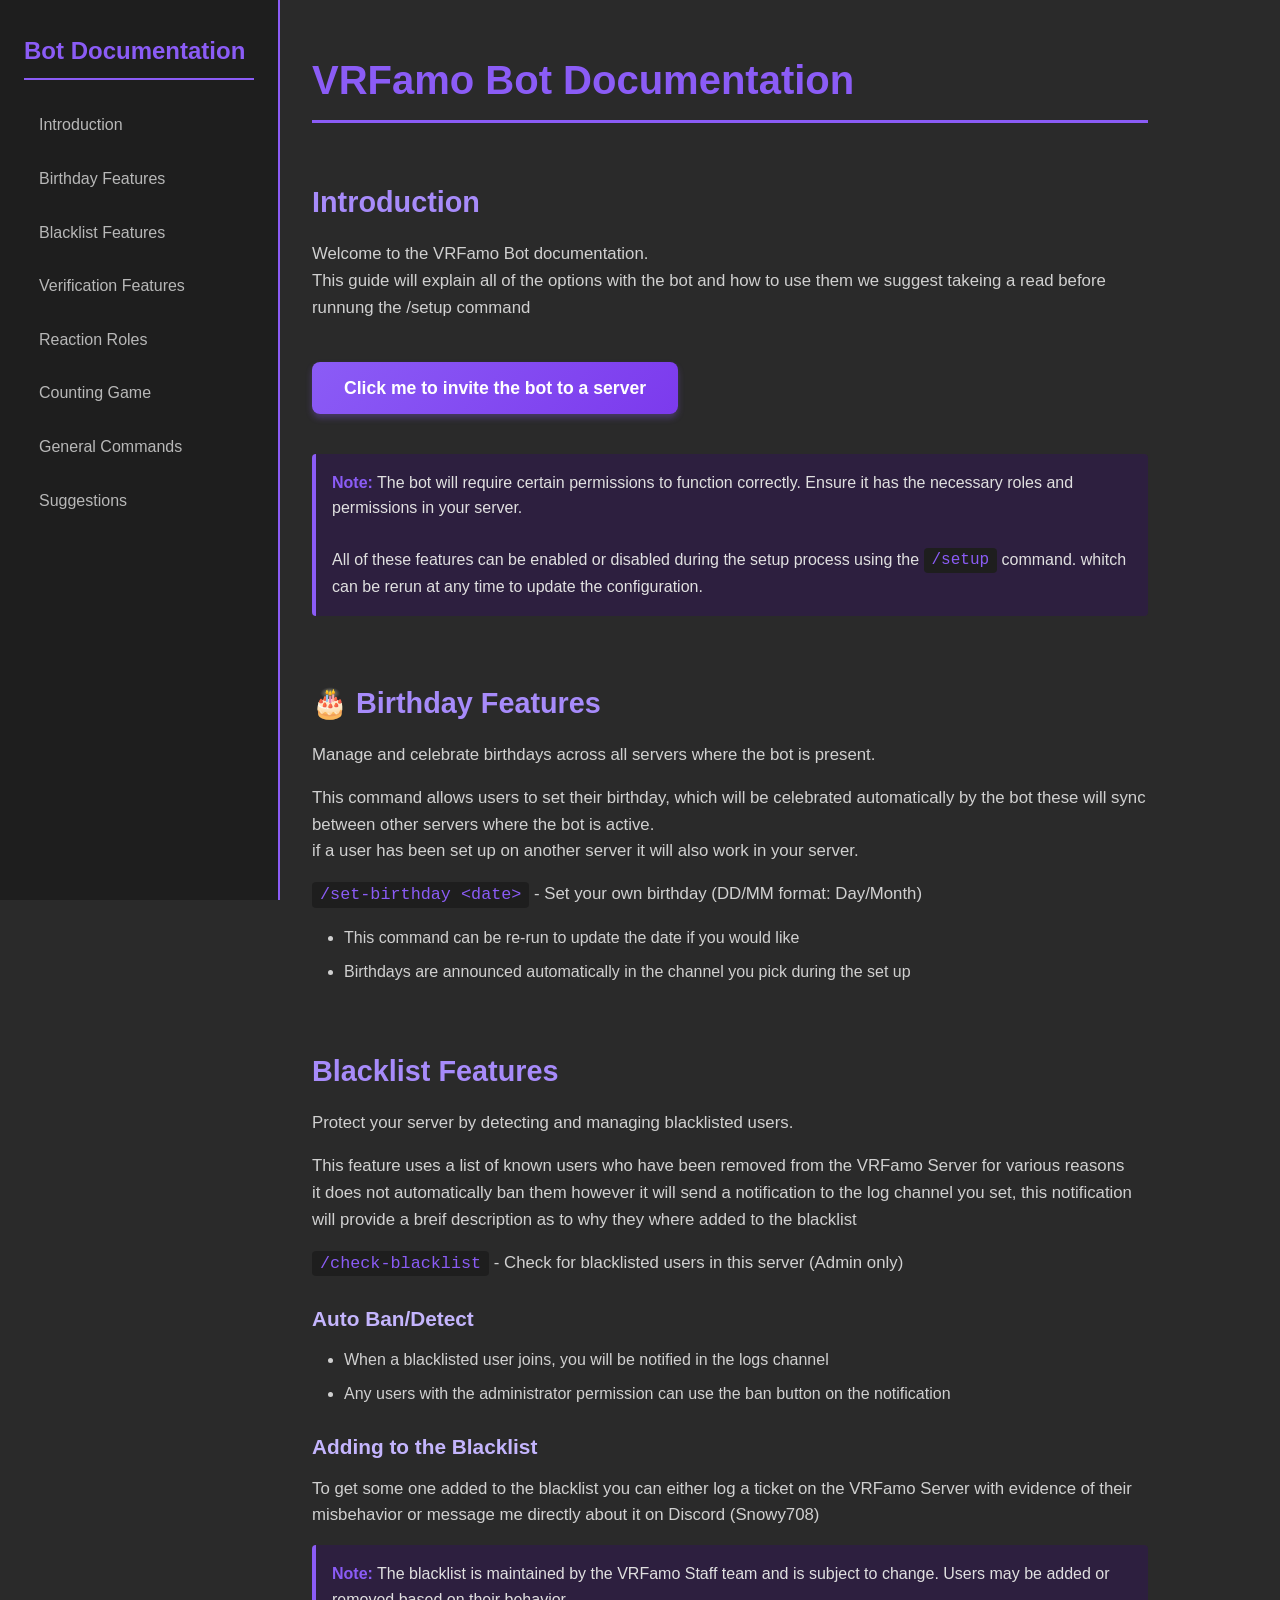
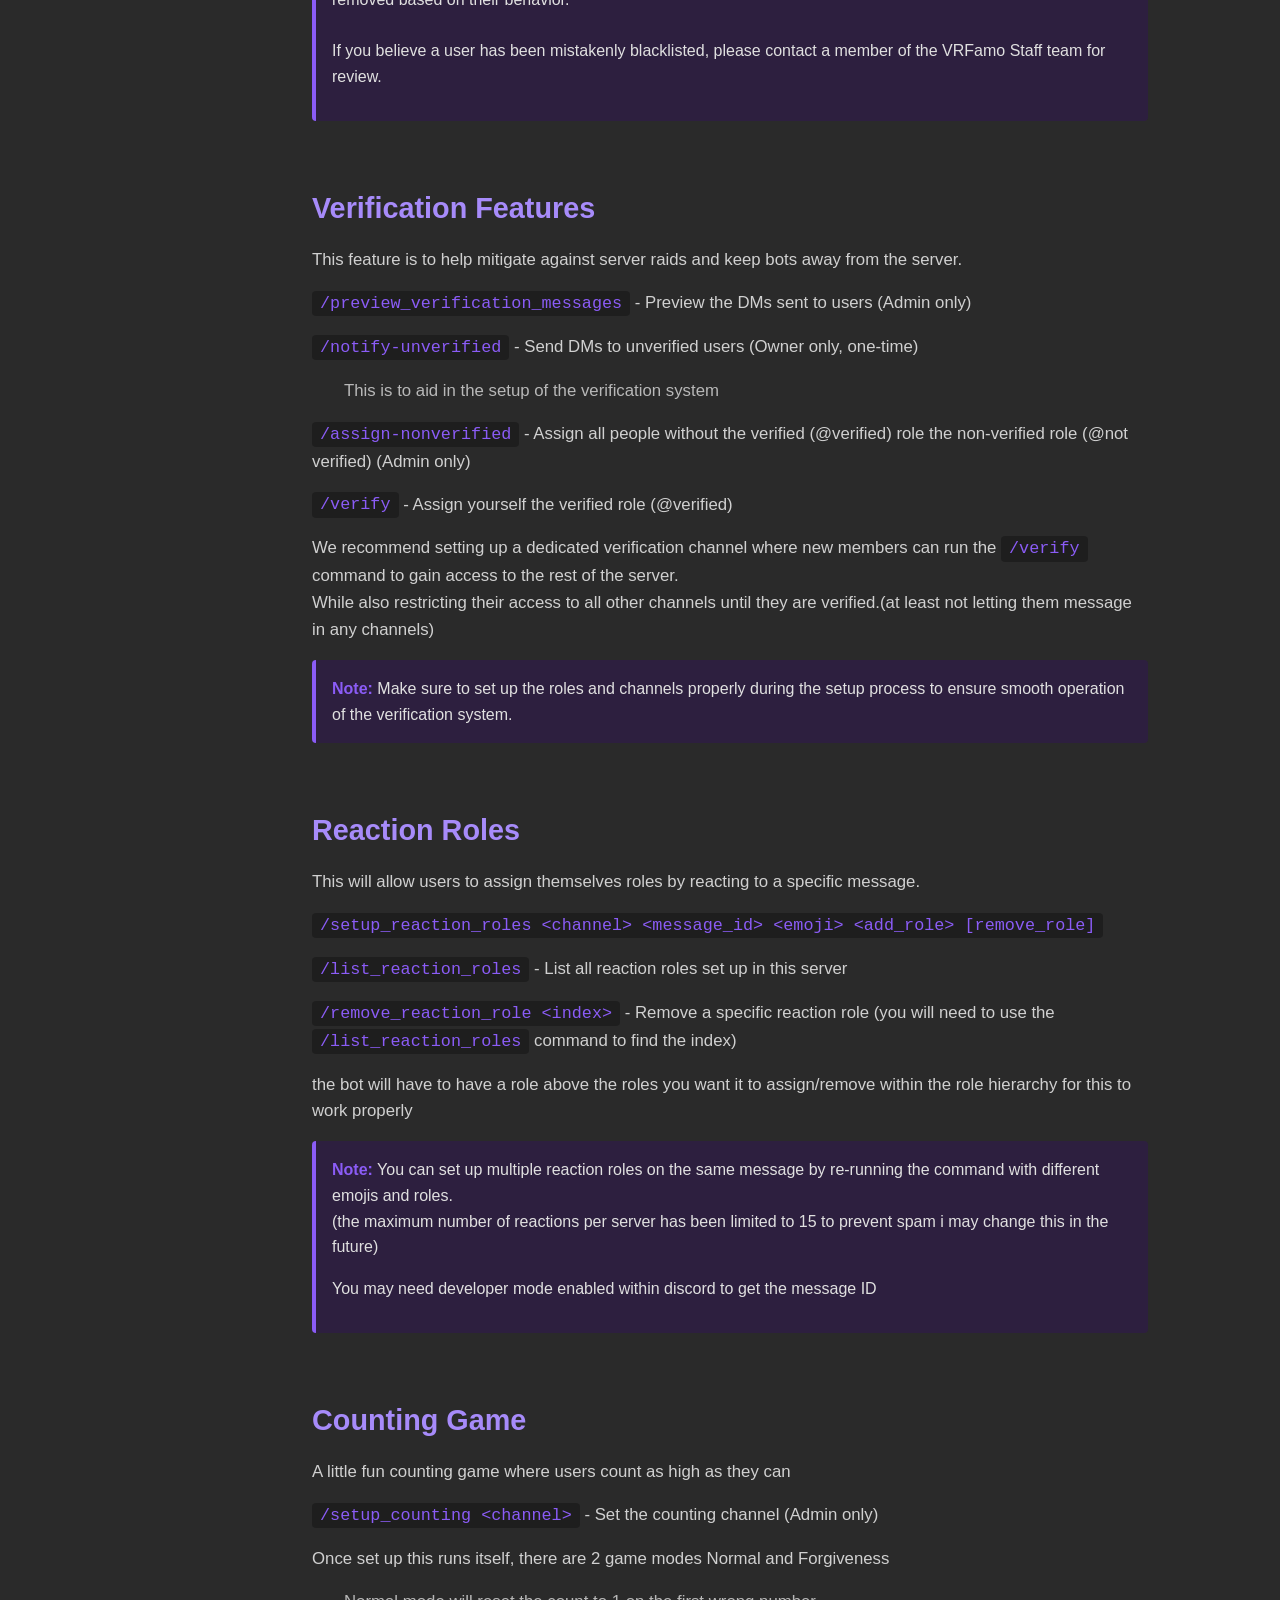
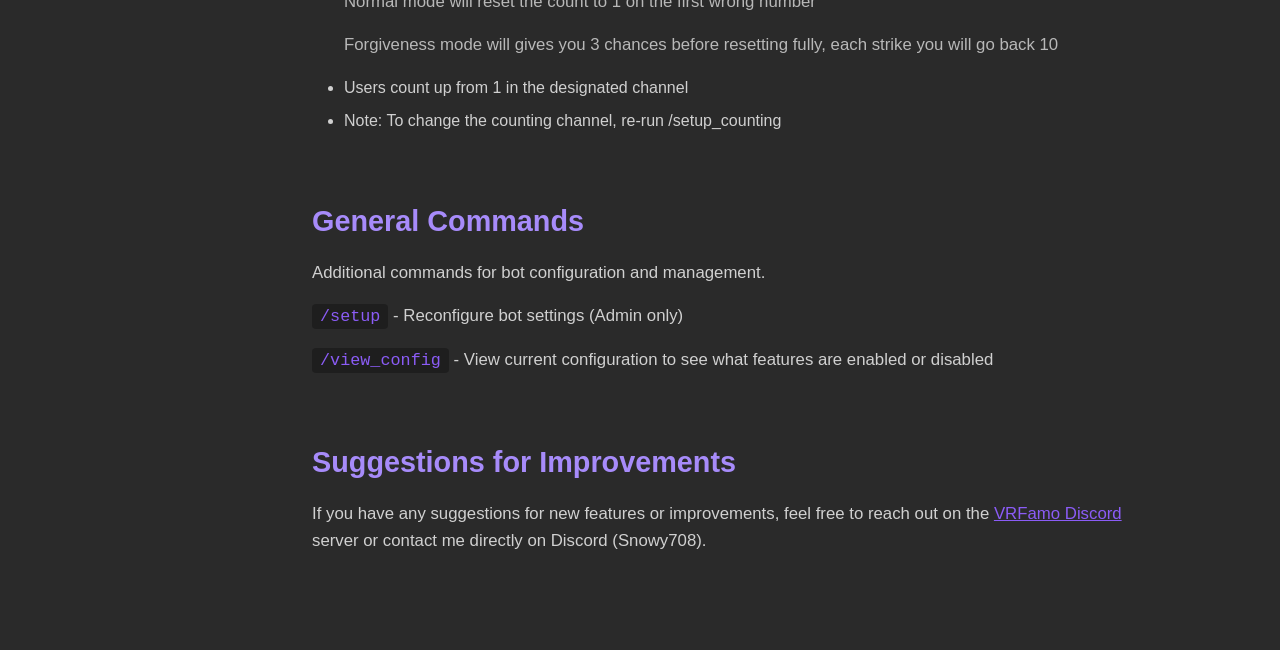
==== Discord-Bot/index.html @ a328f273 "Create index.html" ====
<!DOCTYPE html>
<html lang="en">
<head>
    <meta charset="UTF-8">
    <meta name="viewport" content="width=device-width, initial-scale=1.0">
    <title>Discord Bot Documentation</title>
    <style>
        * {
            margin: 0;
            padding: 0;
            box-sizing: border-box;
        }

        body {
            font-family: 'Segoe UI', Tahoma, Geneva, Verdana, sans-serif;
            background-color: #2a2a2a;
            color: #e0e0e0;
            line-height: 1.6;
        }

        .container {
            display: flex;
            min-height: 100vh;
        }

        /* Sidebar Navigation */
        .sidebar {
            width: 280px;
            background-color: #1e1e1e;
            padding: 2rem 1.5rem;
            position: fixed;
            height: 100vh;
            overflow-y: auto;
            border-right: 2px solid #8b5cf6;
            transition: transform 0.3s ease;
        }

        .sidebar h2 {
            color: #8b5cf6;
            margin-bottom: 1.5rem;
            font-size: 1.5rem;
            border-bottom: 2px solid #8b5cf6;
            padding-bottom: 0.5rem;
        }

        .sidebar nav ul {
            list-style: none;
        }

        .sidebar nav ul li {
            margin-bottom: 0.75rem;
        }

        .sidebar nav ul li a {
            color: #b8b8b8;
            text-decoration: none;
            display: block;
            padding: 0.5rem 0.75rem;
            border-radius: 6px;
            transition: all 0.3s ease;
            border-left: 3px solid transparent;
        }

        .sidebar nav ul li a:hover {
            background-color: #2a2a2a;
            color: #8b5cf6;
            border-left-color: #8b5cf6;
            padding-left: 1rem;
        }

        .sidebar nav ul li a.active {
            background-color: #2a2a2a;
            color: #8b5cf6;
            border-left-color: #8b5cf6;
            font-weight: 600;
        }

        /* Mobile Menu Toggle */
        .menu-toggle {
            display: none;
            position: fixed;
            top: 1rem;
            left: 1rem;
            z-index: 1000;
            background-color: #8b5cf6;
            color: white;
            border: none;
            padding: 0.75rem 1rem;
            border-radius: 6px;
            cursor: pointer;
            font-size: 1rem;
            box-shadow: 0 4px 6px rgba(0, 0, 0, 0.3);
        }

        .menu-toggle:hover {
            background-color: #7c3aed;
        }

        /* Main Content */
        .main-content {
            flex: 1;
            margin-left: 280px;
            padding: 3rem 2rem;
            max-width: 900px;
        }

        .main-content h1 {
            color: #8b5cf6;
            font-size: 2.5rem;
            margin-bottom: 1rem;
            border-bottom: 3px solid #8b5cf6;
            padding-bottom: 0.5rem;
        }

        .main-content h2 {
            color: #a78bfa;
            font-size: 1.8rem;
            margin-top: 2.5rem;
            margin-bottom: 1rem;
            padding-top: 1rem;
        }

        .main-content h3 {
            color: #c4b5fd;
            font-size: 1.3rem;
            margin-top: 1.5rem;
            margin-bottom: 0.75rem;
        }

        .main-content section {
            margin-bottom: 3rem;
            scroll-margin-top: 2rem;
        }

        .main-content p {
            margin-bottom: 1rem;
            font-size: 1.05rem;
            color: #d0d0d0;
        }

        .main-content code {
            background-color: #1e1e1e;
            color: #8b5cf6;
            padding: 0.2rem 0.5rem;
            border-radius: 4px;
            font-family: 'Courier New', monospace;
        }

        .main-content pre {
            background-color: #1e1e1e;
            padding: 1rem;
            border-radius: 6px;
            overflow-x: auto;
            border-left: 4px solid #8b5cf6;
            margin: 1rem 0;
        }

        .main-content ul, .main-content ol {
            margin-left: 2rem;
            margin-bottom: 1rem;
        }

        .main-content li {
            margin-bottom: 0.5rem;
            color: #d0d0d0;
        }

        .note {
            background-color: #2d1f3f;
            border-left: 4px solid #8b5cf6;
            padding: 1rem;
            margin: 1rem 0;
            border-radius: 4px;
        }

        .note strong {
            color: #8b5cf6;
        }

        .invite-button {
            display: inline-block;
            background: linear-gradient(135deg, #8b5cf6, #7c3aed);
            color: #ffffff;
            padding: 0.75rem 2rem;
            border-radius: 8px;
            text-decoration: none;
            font-weight: 600;
            font-size: 1.1rem;
            margin: 1.5rem 0;
            transition: all 0.3s ease;
            box-shadow: 0 4px 6px rgba(139, 92, 246, 0.3);
        }

        .invite-button:hover {
            background: linear-gradient(135deg, #7c3aed, #6d28d9);
            transform: translateY(-2px);
            box-shadow: 0 6px 12px rgba(139, 92, 246, 0.4);
        }

        /* Mobile Responsive */
        @media (max-width: 768px) {
            .sidebar {
                transform: translateX(-100%);
                z-index: 999;
                width: 250px;
            }

            .sidebar.active {
                transform: translateX(0);
            }

            .menu-toggle {
                display: block;
            }

            .main-content {
                margin-left: 0;
                padding: 4rem 1.5rem 2rem;
            }

            .main-content h1 {
                font-size: 2rem;
            }

            .main-content h2 {
                font-size: 1.5rem;
            }
        }

        @media (max-width: 480px) {
            .main-content {
                padding: 4rem 1rem 1rem;
            }

            .main-content h1 {
                font-size: 1.75rem;
            }

            .main-content h2 {
                font-size: 1.3rem;
            }

            .sidebar {
                width: 220px;
            }
        }

        /* Scrollbar Styling */
        ::-webkit-scrollbar {
            width: 10px;
        }

        ::-webkit-scrollbar-track {
            background: #1e1e1e;
        }

        ::-webkit-scrollbar-thumb {
            background: #8b5cf6;
            border-radius: 5px;
        }

        ::-webkit-scrollbar-thumb:hover {
            background: #7c3aed;
        }
    </style>
</head>
<body>
    <button class="menu-toggle" onclick="toggleMenu()">☰ Menu</button>

    <div class="container">
        <!-- Sidebar Navigation -->
        <aside class="sidebar" id="sidebar">
            <h2>Bot Documentation</h2>
            <nav>
                <ul>
                    <li><a href="#introduction" class="active">Introduction</a></li>
                    <li><a href="#birthday">Birthday Features</a></li>
                    <li><a href="#blacklist">Blacklist Features</a></li>
                    <li><a href="#verification">Verification Features</a></li>
                    <li><a href="#reaction-roles">Reaction Roles</a></li>
                    <li><a href="#counting">Counting Game</a></li>
                    <li><a href="#general">General Commands</a></li>
                    <li><a href="#suggestions">Suggestions</a></li>
                </ul>
            </nav>
        </aside>

        <!-- Main Content -->
        <main class="main-content">
            <h1>VRFamo Bot Documentation</h1>

            <section id="introduction">
                <h2>Introduction</h2>
                <p>Welcome to the VRFamo Bot documentation.<br>This guide will explain all of the options with the bot and how to use them we suggest takeing a read before runnung the /setup command</P>
                
                <a href="https://discord.com/oauth2/authorize?client_id=1461723249128898751&permissions=6755401924439108&integration_type=0&scope=bot" class="invite-button" target="_blank">Click me to invite the bot to a server</a>
                
                <div class="note">
                    <strong>Note:</strong> The bot will require certain permissions to function correctly. Ensure it has the necessary roles and permissions in your server.<br><br> All of these features can be enabled or disabled during the setup process using the <code>/setup</code> command. whitch can be rerun at any time to update the configuration.
                </div>
            </section>

            <section id="birthday">
                <h2>🎂 Birthday Features</h2>
                <p>Manage and celebrate birthdays across all servers where the bot is present.</p>
                <p>This command allows users to set their birthday, which will be celebrated automatically by the bot these will sync between other servers where the bot is active.<br>if a user has been set up on another server it will also work in your server.</p>
                <p><code>/set-birthday &lt;date&gt;</code> - Set your own birthday (DD/MM format: Day/Month)</p>
                
                <ul>
                    <li>This command can be re-run to update the date if you would like</li>
                    <li>Birthdays are announced automatically in the channel you pick during the set up</li>
                </ul>
            </section>

            <section id="blacklist">
                <h2>Blacklist Features</h2>
                <p>Protect your server by detecting and managing blacklisted users.</p>

                <P> This feature uses a list of known users who have been removed from the VRFamo Server for various reasons<br> it does not automatically ban them however it will send a notification to the log channel you set, this notification will provide a breif description as to why they where added to the blacklist
                <p><code>/check-blacklist</code> - Check for blacklisted users in this server (Admin only)</p>
                
                <h3>Auto Ban/Detect</h3>
                <ul>
                    <li>When a blacklisted user joins, you will be notified in the logs channel</li>
                    <li>Any users with the administrator permission can use the ban button on the notification</li>
                </ul>
                <h3>Adding to the Blacklist</h3>
                <p>To get some one added to the blacklist you can either log a ticket on the VRFamo Server with evidence of their misbehavior or message me directly about it on Discord (Snowy708)
                <div class="note">
                    <strong>Note:</strong> The blacklist is maintained by the VRFamo Staff team and is subject to change. Users may be added or removed based on their behavior. <br><br> If you believe a user has been mistakenly blacklisted, please contact a member of the VRFamo Staff team for review.</p>
            </section>

            <section id="verification">
                <h2>Verification Features</h2>
                <p>This feature is to help mitigate against server raids and keep bots away from the server.</p>
                
                <p><code>/preview_verification_messages</code> - Preview the DMs sent to users (Admin only)</p>
                
                <p><code>/notify-unverified</code> - Send DMs to unverified users (Owner only, one-time)</p>
                <p style="margin-left: 2rem; color: #b8b8b8;">This is to aid in the setup of the verification system</p>
                
                <p><code>/assign-nonverified</code> - Assign all people without the verified (@verified) role the non-verified role (@not verified) (Admin only)</p>

                <p><code>/verify</code> - Assign yourself the verified role (@verified)</p>
                
                <p>We recommend setting up a dedicated verification channel where new members can run the <code>/verify</code> command to gain access to the rest of the server.<br>While also restricting their access to all other channels until they are verified.(at least not letting them message in any channels)</p>
                <div class="note">
                    <strong>Note:</strong> Make sure to set up the roles and channels properly during the setup process to ensure smooth operation of the verification system.
            </section>

            <section id="reaction-roles">
                <h2>Reaction Roles</h2>
                <p>This will allow users to assign themselves roles by reacting to a specific message.</p>
                
                <p><code>/setup_reaction_roles &lt;channel&gt; &lt;message_id&gt; &lt;emoji&gt; &lt;add_role&gt; [remove_role]</code></p>
                <p><code>/list_reaction_roles</code> - List all reaction roles set up in this server</p>
                <p><code>/remove_reaction_role &lt;index&gt;</code> - Remove a specific reaction role (you will need to use the <code>/list_reaction_roles</code> command to find the index)</p>

                <p>the bot will have to have a role above the roles you want it to assign/remove within the role hierarchy for this to work properly</p>

                <div class="note">
                    <strong>Note:</strong> You can set up multiple reaction roles on the same message by re-running the command with different emojis and roles.<br>(the maximum number of reactions per server has been limited to 15 to prevent spam i may change this in the future)</p>
                    <strong></strong>You may need developer mode enabled within discord to get the message ID</p>
            </section>

            <section id="counting">
                <h2>Counting Game</h2>
                <p>A little fun counting game where users count as high as they can</p>
                
                <p><code>/setup_counting &lt;channel&gt;</code> - Set the counting channel (Admin only)</p>

                <P>Once set up this runs itself, there are 2 game modes Normal and Forgiveness</P>
                <p style="margin-left: 2rem; color: #b8b8b8;">Normal mode will reset the count to 1 on the first wrong number</p>
                <p style="margin-left: 2rem; color: #b8b8b8;">Forgiveness mode will gives you 3 chances before resetting fully, each strike you will go back 10</p>
                
                <ul>
                    <li>Users count up from 1 in the designated channel</li>
                    <li>Note: To change the counting channel, re-run /setup_counting</li>
                </ul>
            </section>

            <section id="general">
                <h2>General Commands</h2>
                <p>Additional commands for bot configuration and management.</p>
                
                <p><code>/setup</code> - Reconfigure bot settings (Admin only)</p>
                
                <p><code>/view_config</code> - View current configuration to see what features are enabled or disabled</p>

            </section>

            <section id="suggestions">
                <h2>Suggestions for Improvements</h2>
                <p>If you have any suggestions for new features or improvements, feel free to reach out on the <a href="https://vrfamo.com/discord" target="_blank" style="color: #8b5cf6; text-decoration: underline;">VRFamo Discord</a> server or contact me directly on Discord (Snowy708).</p>
            </section>  
        </main>
    </div>

    <script>
        // Mobile menu toggle
        function toggleMenu() {
            const sidebar = document.getElementById('sidebar');
            sidebar.classList.toggle('active');
        }

        // Close menu when clicking outside on mobile
        document.addEventListener('click', function(event) {
            const sidebar = document.getElementById('sidebar');
            const menuToggle = document.querySelector('.menu-toggle');
            
            if (window.innerWidth <= 768 && 
                !sidebar.contains(event.target) && 
                !menuToggle.contains(event.target) &&
                sidebar.classList.contains('active')) {
                sidebar.classList.remove('active');
            }
        });

        // Smooth scrolling and active link handling
        document.querySelectorAll('.sidebar nav a').forEach(link => {
            link.addEventListener('click', function(e) {
                e.preventDefault();
                
                // Remove active class from all links
                document.querySelectorAll('.sidebar nav a').forEach(l => l.classList.remove('active'));
                
                // Add active class to clicked link
                this.classList.add('active');
                
                // Smooth scroll to section
                const targetId = this.getAttribute('href');
                const targetSection = document.querySelector(targetId);
                
                if (targetSection) {
                    targetSection.scrollIntoView({ behavior: 'smooth', block: 'start' });
                }
                
                // Close mobile menu after clicking
                if (window.innerWidth <= 768) {
                    document.getElementById('sidebar').classList.remove('active');
                }
            });
        });

        // Update active link on scroll
        window.addEventListener('scroll', function() {
            let current = '';
            const sections = document.querySelectorAll('section');
            
            sections.forEach(section => {
                const sectionTop = section.offsetTop;
                const sectionHeight = section.clientHeight;
                if (pageYOffset >= (sectionTop - 100)) {
                    current = section.getAttribute('id');
                }
            });

            document.querySelectorAll('.sidebar nav a').forEach(link => {
                link.classList.remove('active');
                if (link.getAttribute('href') === '#' + current) {
                    link.classList.add('active');
                }
            });
        });
    </script>
</body>
</html>
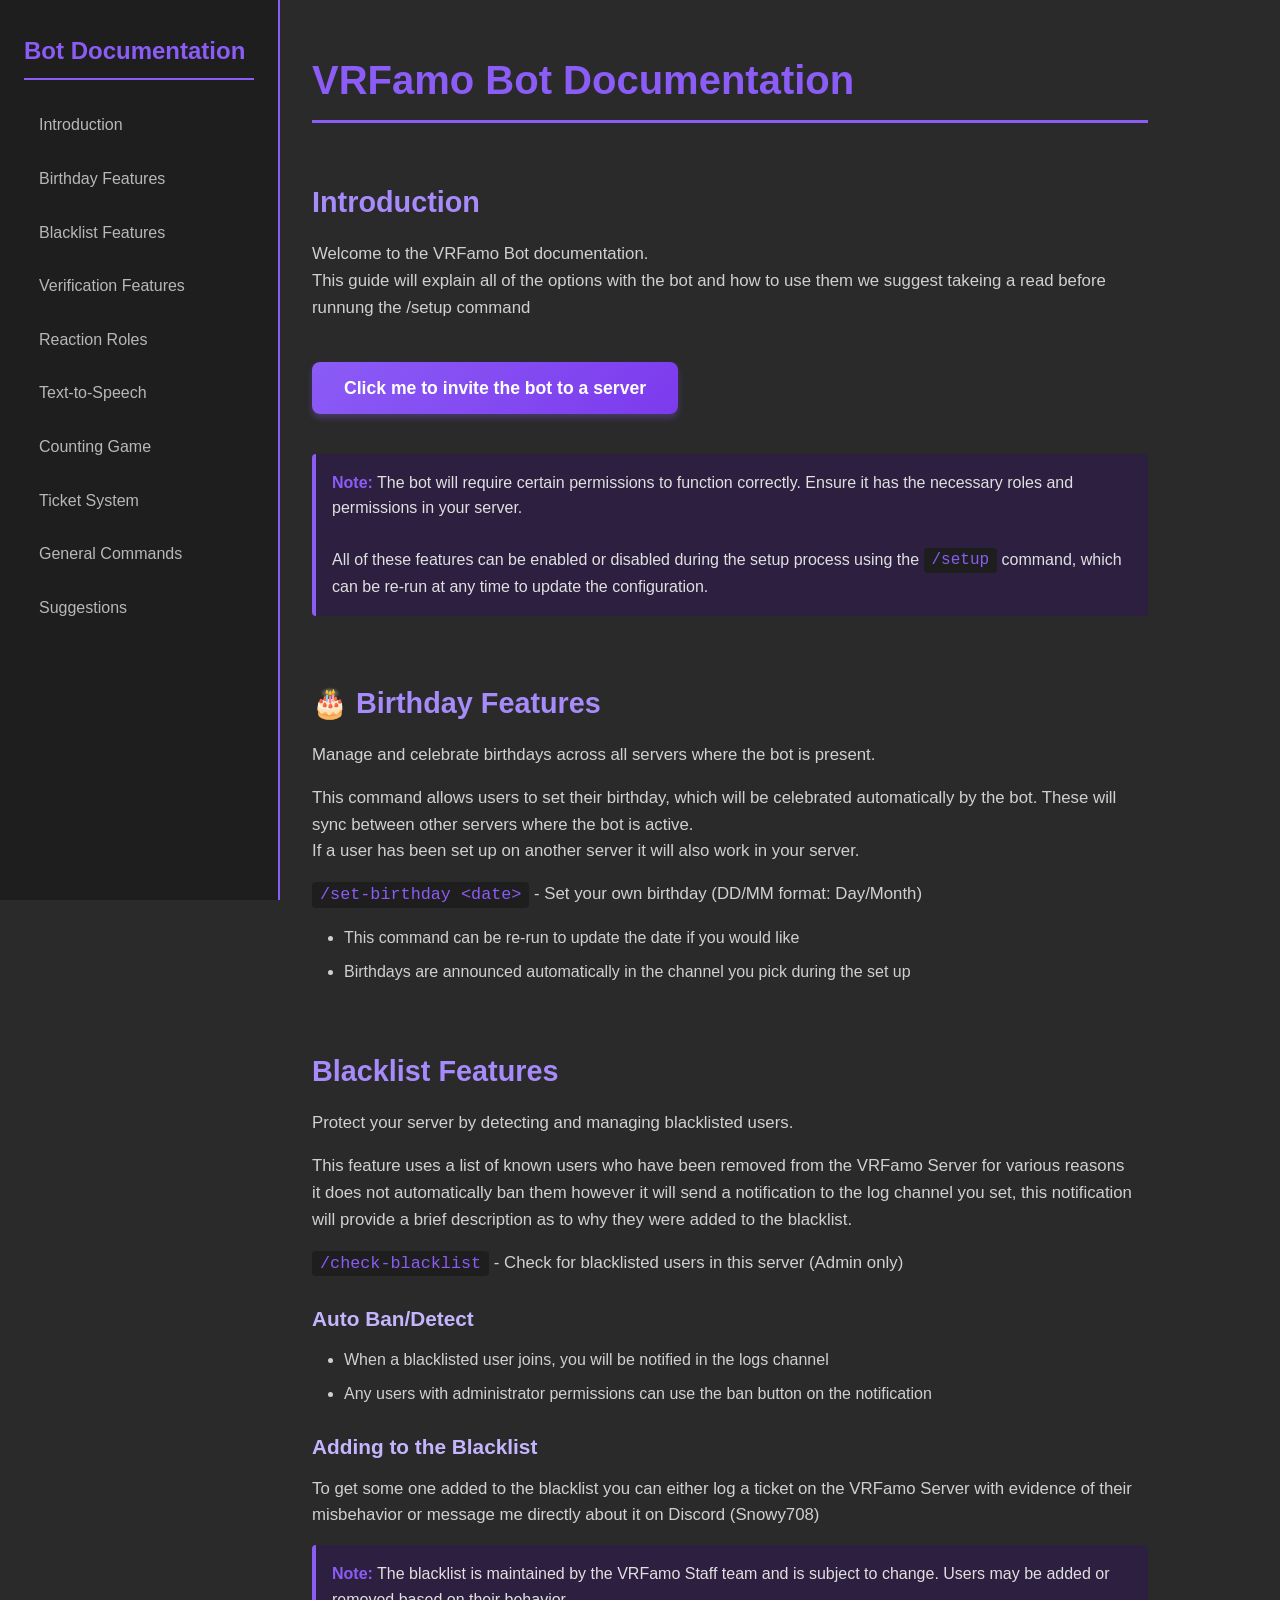
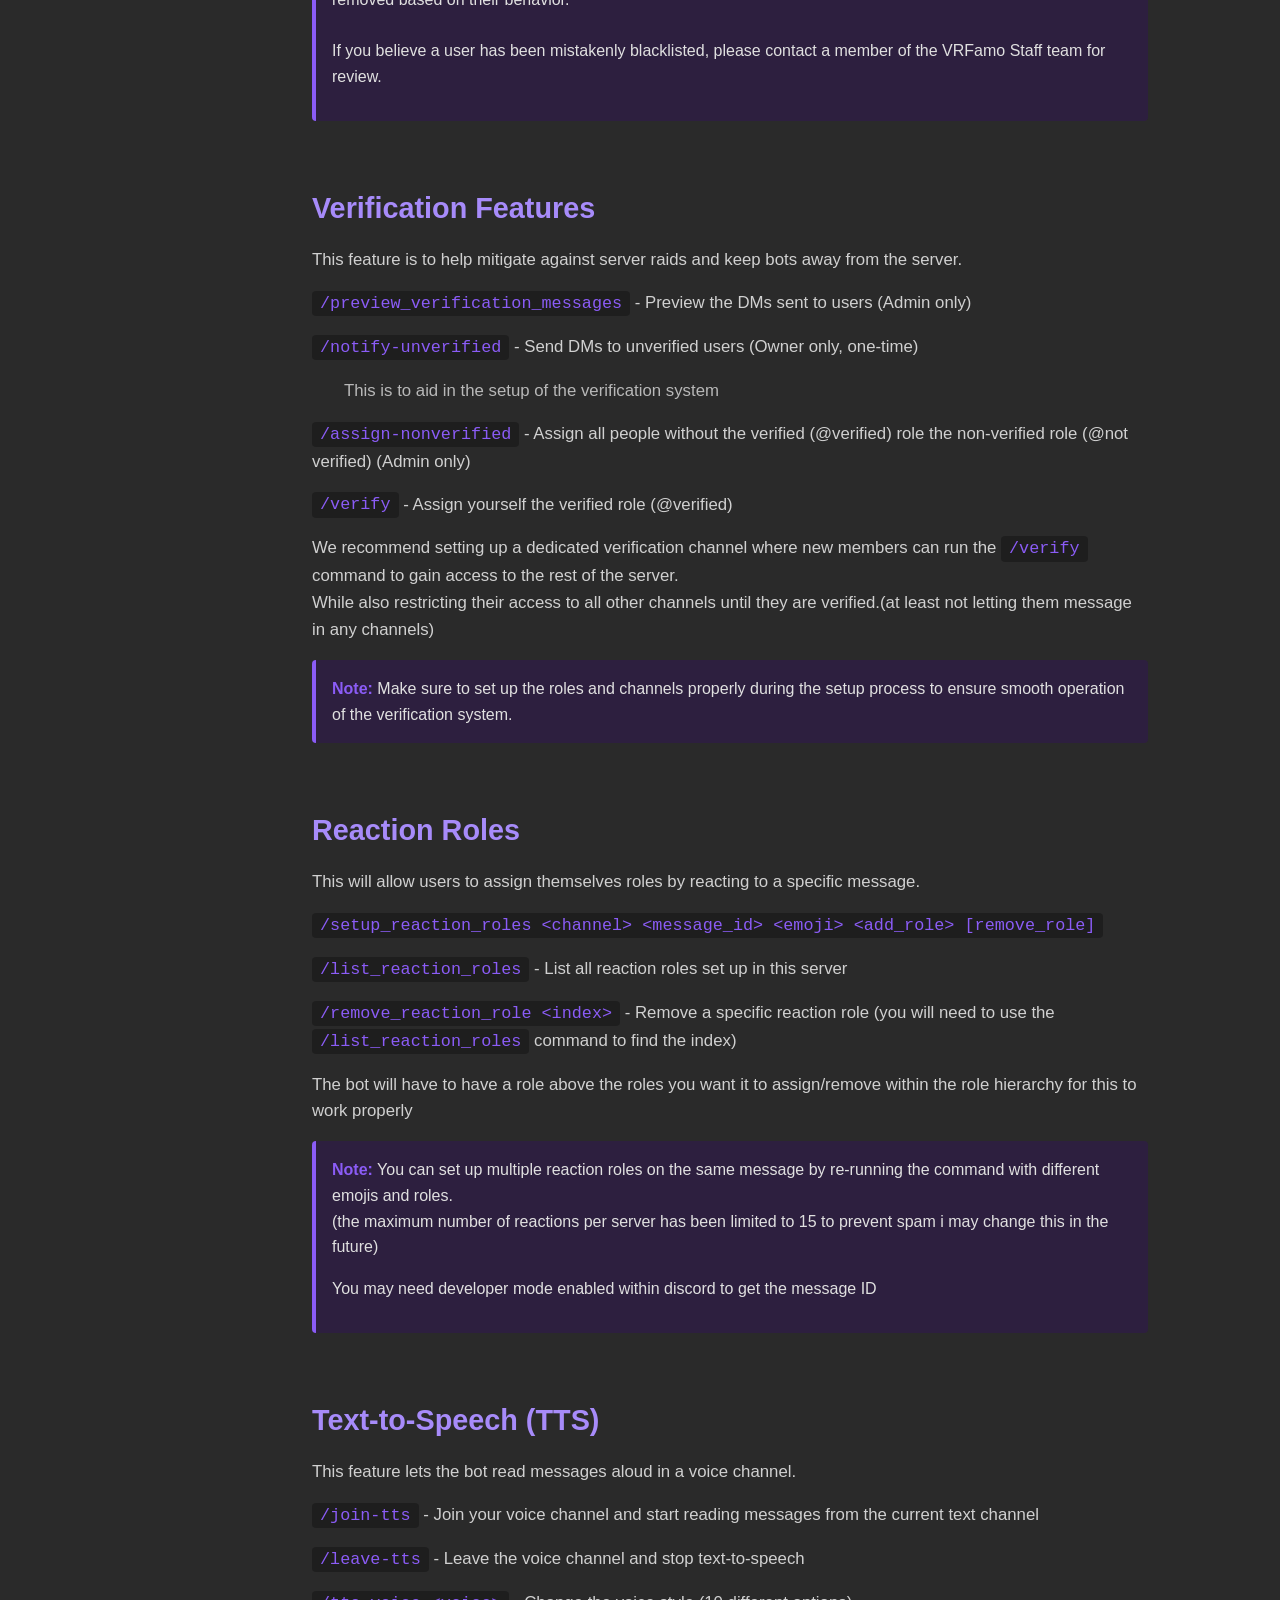
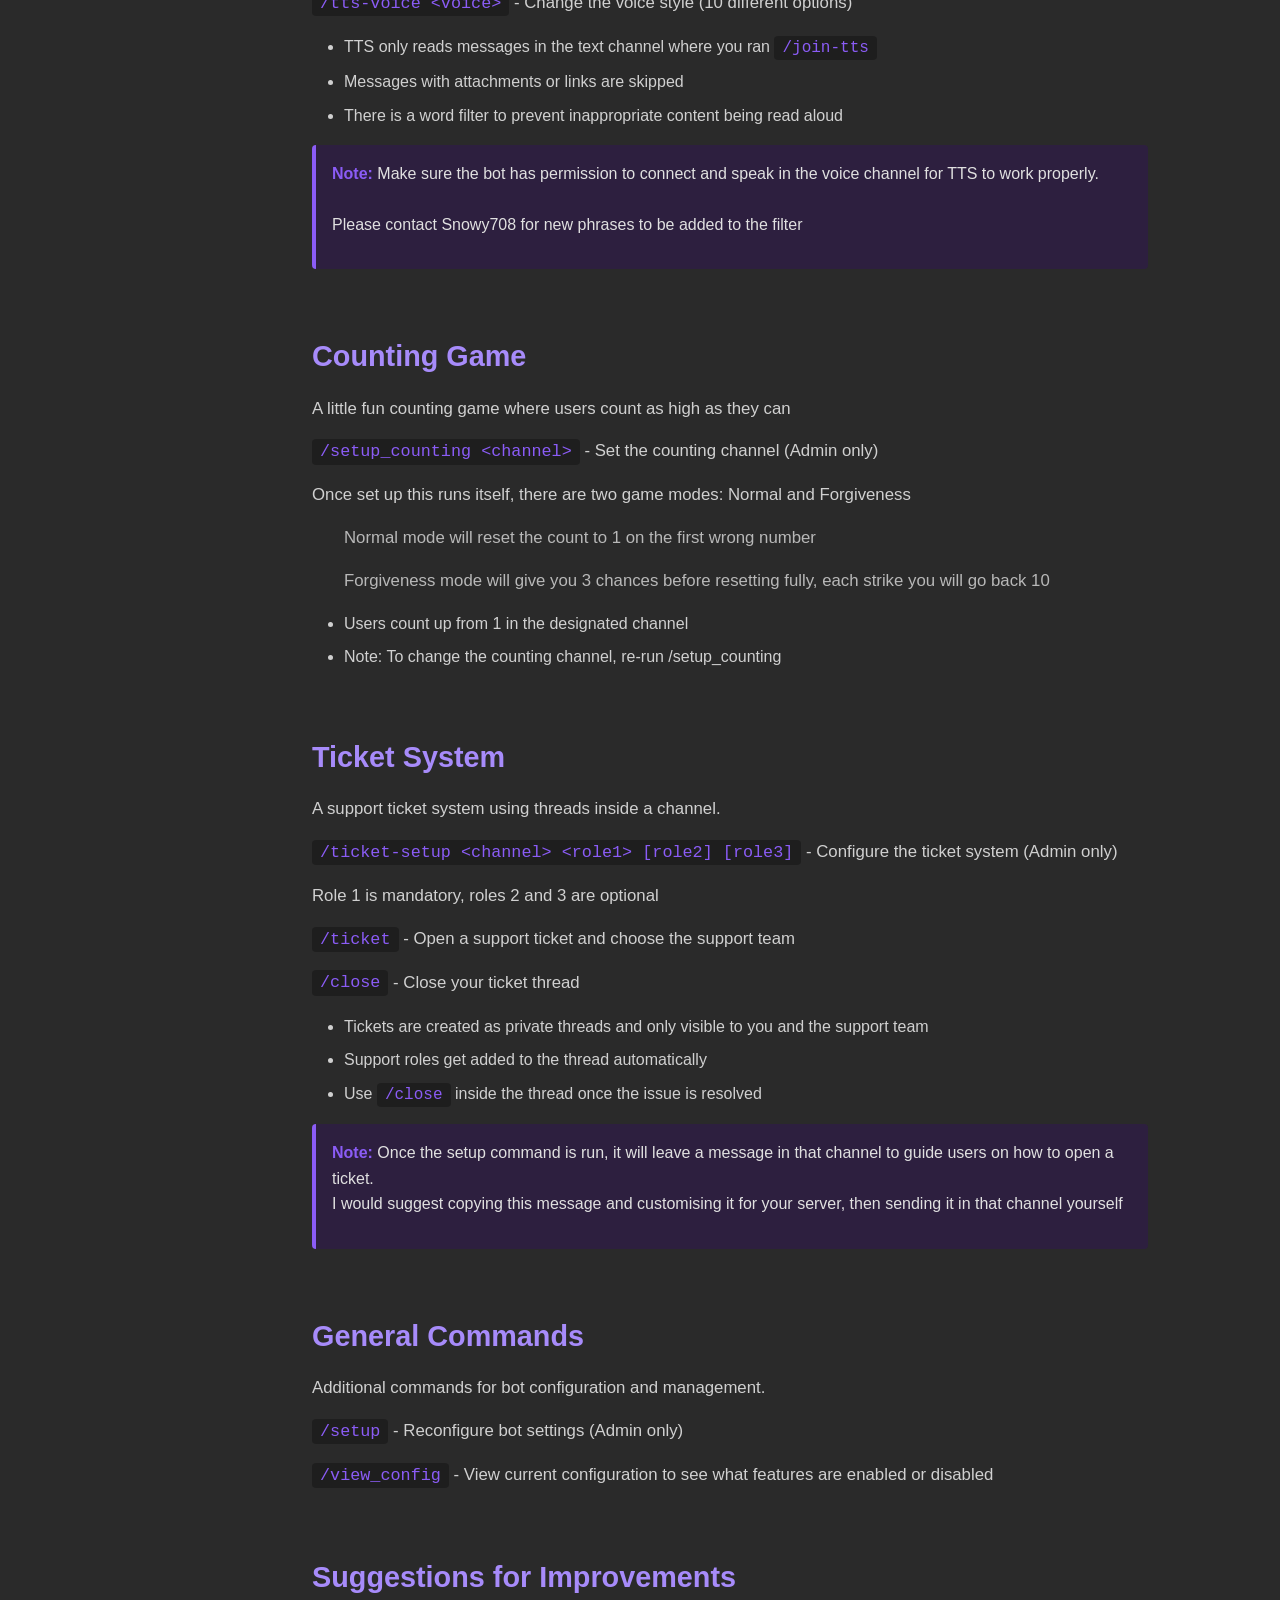
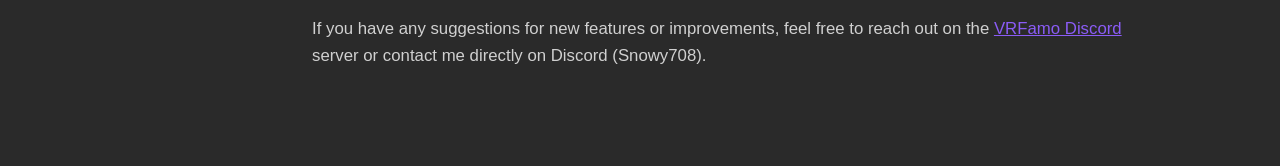
==== commit 65a888d7: "Update index.html" ====
--- a/Discord-Bot/index.html
+++ b/Discord-Bot/index.html
@@ -278,7 +278,9 @@
                     <li><a href="#blacklist">Blacklist Features</a></li>
                     <li><a href="#verification">Verification Features</a></li>
                     <li><a href="#reaction-roles">Reaction Roles</a></li>
+                    <li><a href="#tts">Text-to-Speech</a></li>
                     <li><a href="#counting">Counting Game</a></li>
+                    <li><a href="#tickets">Ticket System</a></li>
                     <li><a href="#general">General Commands</a></li>
                     <li><a href="#suggestions">Suggestions</a></li>
                 </ul>
@@ -296,14 +298,14 @@
                 <a href="https://discord.com/oauth2/authorize?client_id=1461723249128898751&permissions=6755401924439108&integration_type=0&scope=bot" class="invite-button" target="_blank">Click me to invite the bot to a server</a>
                 
                 <div class="note">
-                    <strong>Note:</strong> The bot will require certain permissions to function correctly. Ensure it has the necessary roles and permissions in your server.<br><br> All of these features can be enabled or disabled during the setup process using the <code>/setup</code> command. whitch can be rerun at any time to update the configuration.
+                    <strong>Note:</strong> The bot will require certain permissions to function correctly. Ensure it has the necessary roles and permissions in your server.<br><br> All of these features can be enabled or disabled during the setup process using the <code>/setup</code> command, which can be re-run at any time to update the configuration.
                 </div>
             </section>
 
             <section id="birthday">
                 <h2>🎂 Birthday Features</h2>
                 <p>Manage and celebrate birthdays across all servers where the bot is present.</p>
-                <p>This command allows users to set their birthday, which will be celebrated automatically by the bot these will sync between other servers where the bot is active.<br>if a user has been set up on another server it will also work in your server.</p>
+                <p>This command allows users to set their birthday, which will be celebrated automatically by the bot. These will sync between other servers where the bot is active.<br>If a user has been set up on another server it will also work in your server.</p>
                 <p><code>/set-birthday &lt;date&gt;</code> - Set your own birthday (DD/MM format: Day/Month)</p>
                 
                 <ul>
@@ -316,13 +318,13 @@
                 <h2>Blacklist Features</h2>
                 <p>Protect your server by detecting and managing blacklisted users.</p>
 
-                <P> This feature uses a list of known users who have been removed from the VRFamo Server for various reasons<br> it does not automatically ban them however it will send a notification to the log channel you set, this notification will provide a breif description as to why they where added to the blacklist
+                <P> This feature uses a list of known users who have been removed from the VRFamo Server for various reasons<br> it does not automatically ban them however it will send a notification to the log channel you set, this notification will provide a brief description as to why they were added to the blacklist.
                 <p><code>/check-blacklist</code> - Check for blacklisted users in this server (Admin only)</p>
                 
                 <h3>Auto Ban/Detect</h3>
                 <ul>
                     <li>When a blacklisted user joins, you will be notified in the logs channel</li>
-                    <li>Any users with the administrator permission can use the ban button on the notification</li>
+                    <li>Any users with administrator permissions can use the ban button on the notification</li>
                 </ul>
                 <h3>Adding to the Blacklist</h3>
                 <p>To get some one added to the blacklist you can either log a ticket on the VRFamo Server with evidence of their misbehavior or message me directly about it on Discord (Snowy708)
@@ -356,27 +358,63 @@
                 <p><code>/list_reaction_roles</code> - List all reaction roles set up in this server</p>
                 <p><code>/remove_reaction_role &lt;index&gt;</code> - Remove a specific reaction role (you will need to use the <code>/list_reaction_roles</code> command to find the index)</p>
 
-                <p>the bot will have to have a role above the roles you want it to assign/remove within the role hierarchy for this to work properly</p>
+                <p>The bot will have to have a role above the roles you want it to assign/remove within the role hierarchy for this to work properly</p>
 
                 <div class="note">
                     <strong>Note:</strong> You can set up multiple reaction roles on the same message by re-running the command with different emojis and roles.<br>(the maximum number of reactions per server has been limited to 15 to prevent spam i may change this in the future)</p>
                     <strong></strong>You may need developer mode enabled within discord to get the message ID</p>
             </section>
 
+            <section id="tts">
+                <h2>Text-to-Speech (TTS)</h2>
+                <p>This feature lets the bot read messages aloud in a voice channel.</p>
+
+                <p><code>/join-tts</code> - Join your voice channel and start reading messages from the current text channel</p>
+                <p><code>/leave-tts</code> - Leave the voice channel and stop text-to-speech</p>
+                <p><code>/tts-voice &lt;voice&gt;</code> - Change the voice style (10 different options)</p>
+
+                <ul>
+                    <li>TTS only reads messages in the text channel where you ran <code>/join-tts</code></li>
+                    <li>Messages with attachments or links are skipped</li>
+                    <li>There is a word filter to prevent inappropriate content being read aloud</li>
+                </ul>
+                <div class="note">
+                    <strong>Note:</strong> Make sure the bot has permission to connect and speak in the voice channel for TTS to work properly.<br><br> Please contact Snowy708 for new phrases to be added to the filter</p>
+            </section>
+
             <section id="counting">
                 <h2>Counting Game</h2>
                 <p>A little fun counting game where users count as high as they can</p>
                 
                 <p><code>/setup_counting &lt;channel&gt;</code> - Set the counting channel (Admin only)</p>
 
-                <P>Once set up this runs itself, there are 2 game modes Normal and Forgiveness</P>
+                <P>Once set up this runs itself, there are two game modes: Normal and Forgiveness</P>
                 <p style="margin-left: 2rem; color: #b8b8b8;">Normal mode will reset the count to 1 on the first wrong number</p>
-                <p style="margin-left: 2rem; color: #b8b8b8;">Forgiveness mode will gives you 3 chances before resetting fully, each strike you will go back 10</p>
+                <p style="margin-left: 2rem; color: #b8b8b8;">Forgiveness mode will give you 3 chances before resetting fully, each strike you will go back 10</p>
                 
                 <ul>
                     <li>Users count up from 1 in the designated channel</li>
                     <li>Note: To change the counting channel, re-run /setup_counting</li>
                 </ul>
+            </section>
+
+            <section id="tickets">
+                <h2>Ticket System</h2>
+                <p>A support ticket system using threads inside a channel.</p>
+
+                <p><code>/ticket-setup &lt;channel&gt; &lt;role1&gt; [role2] [role3]</code> - Configure the ticket system (Admin only)</p>
+                <p>Role 1 is mandatory, roles 2 and 3 are optional</p>
+                <p><code>/ticket</code> - Open a support ticket and choose the support team</p>
+                <p><code>/close</code> - Close your ticket thread</p>
+
+                <ul>
+                    <li>Tickets are created as private threads and only visible to you and the support team</li>
+                    <li>Support roles get added to the thread automatically</li>
+                    <li>Use <code>/close</code> inside the thread once the issue is resolved</li>
+                </ul>
+
+                <div class="note">
+                    <strong>Note:</strong> Once the setup command is run, it will leave a message in that channel to guide users on how to open a ticket.<br> I would suggest copying this message and customising it for your server, then sending it in that channel yourself</p>
             </section>
 
             <section id="general">
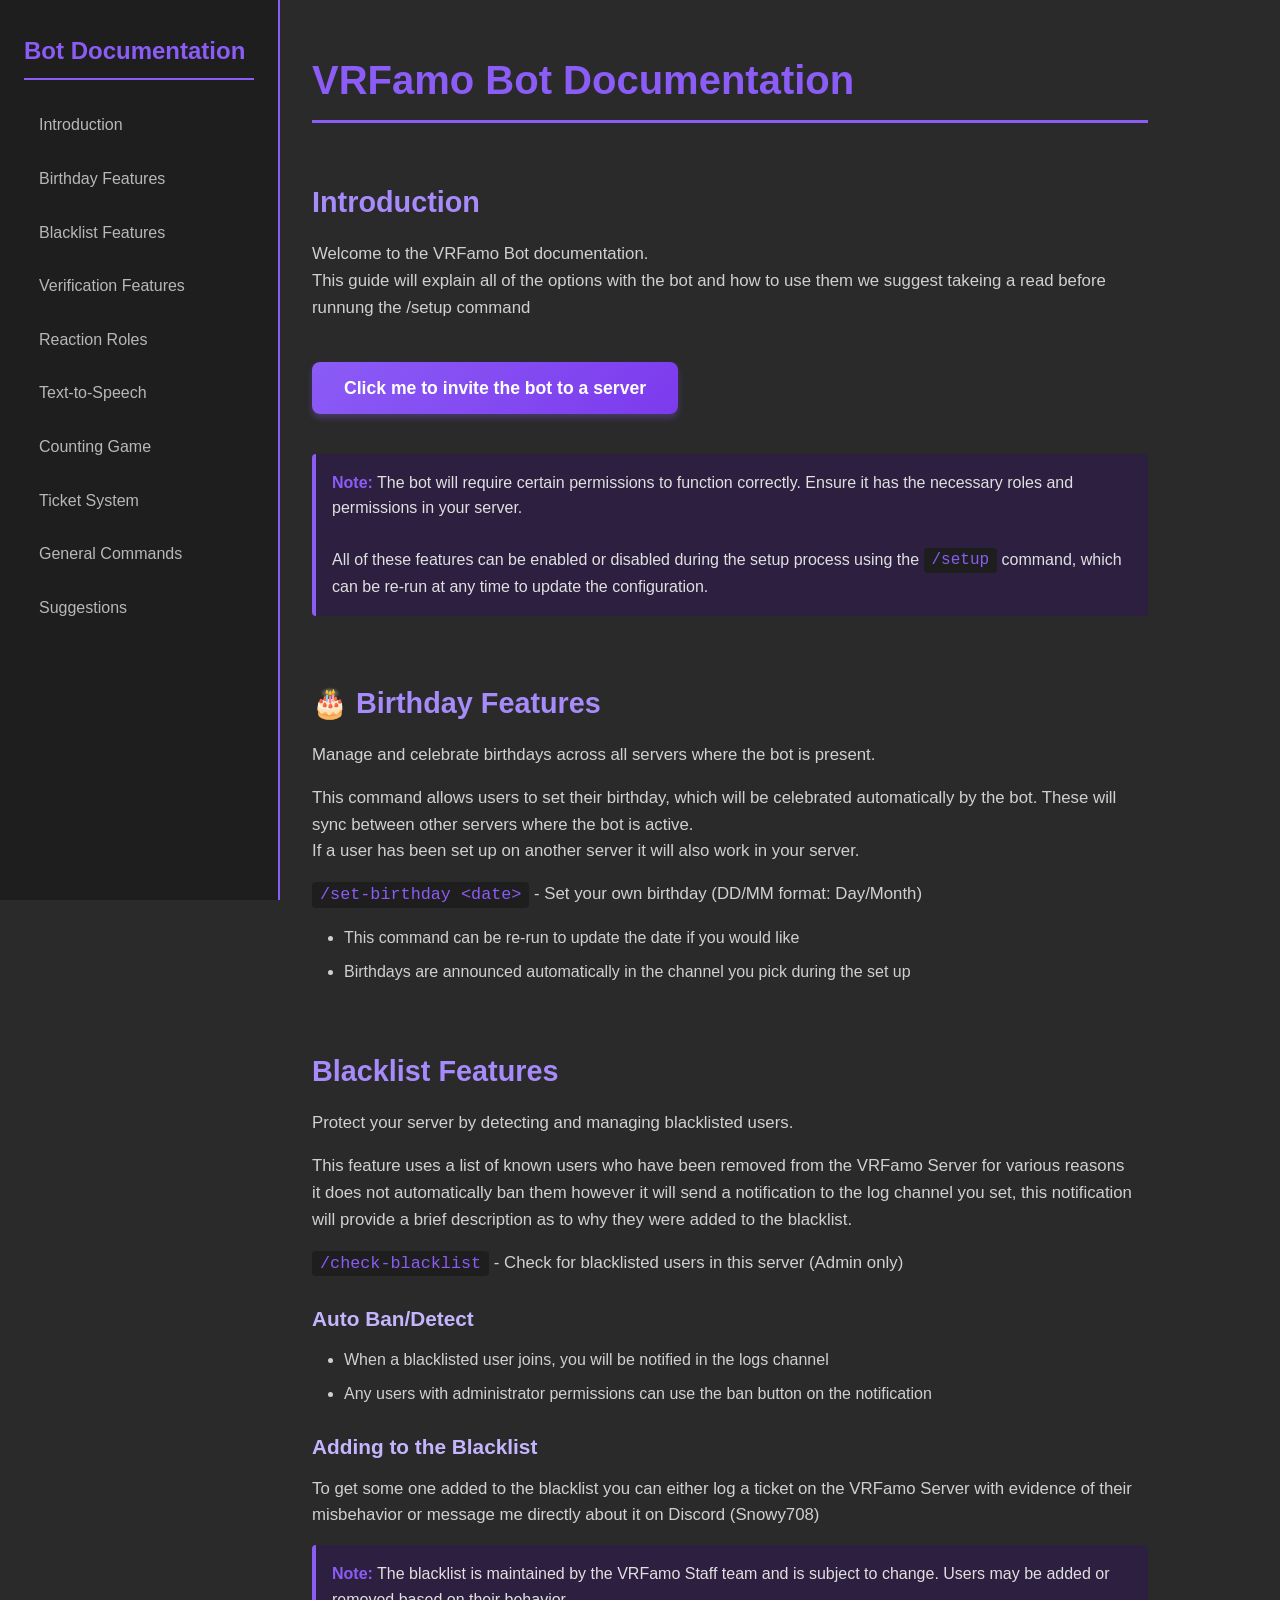
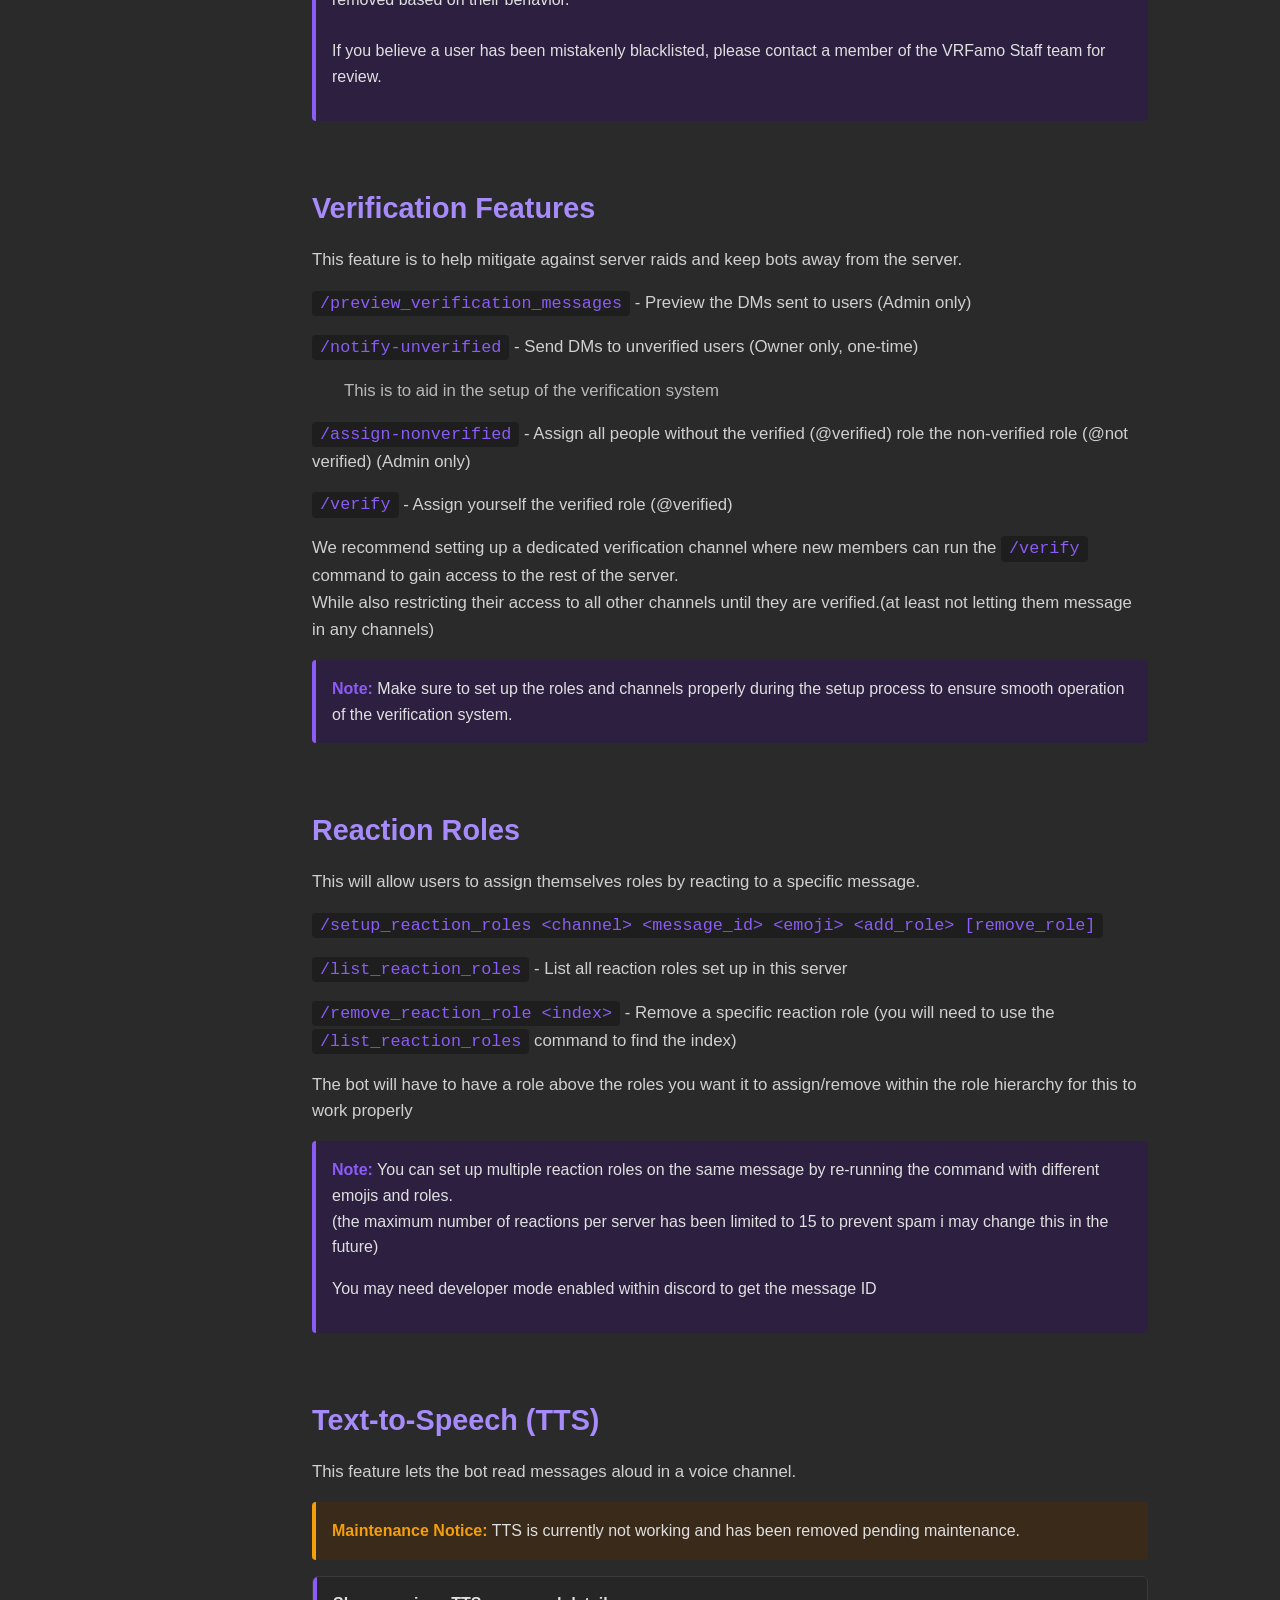
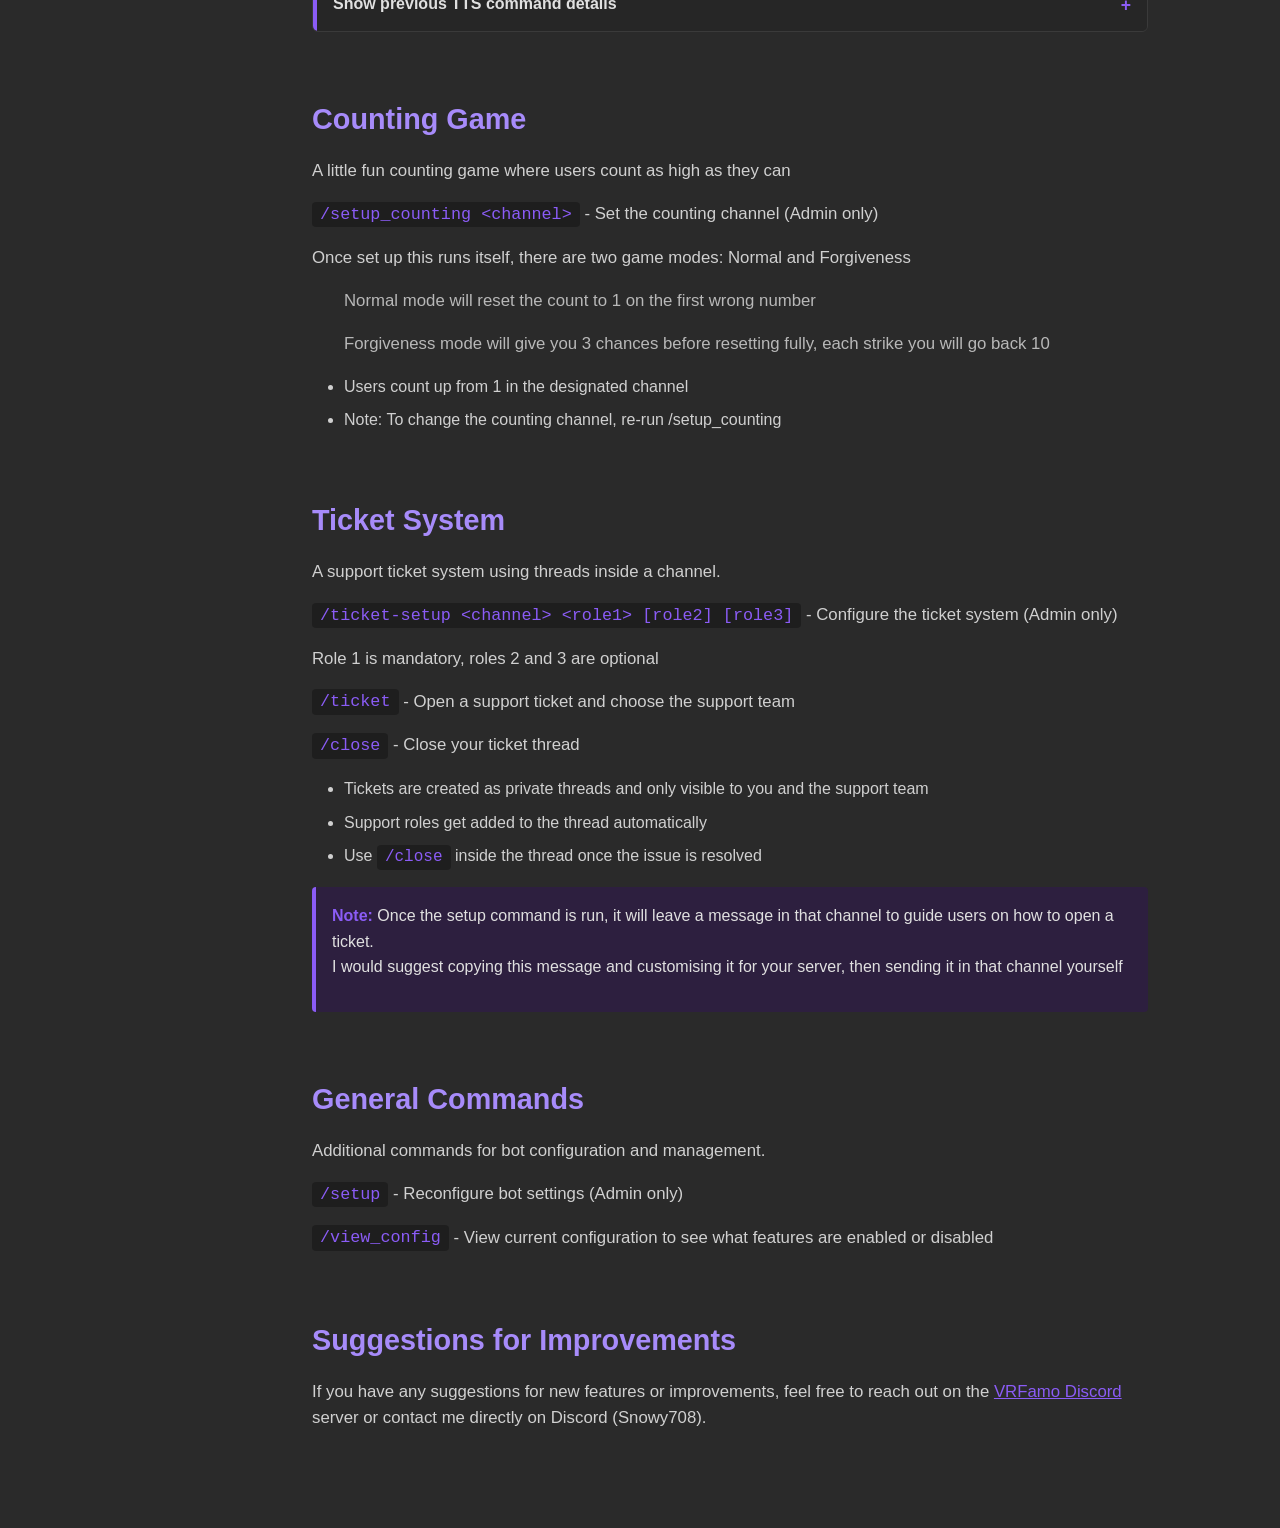
==== commit da559107: "tts update tts update" ====
--- a/Discord-Bot/index.html
+++ b/Discord-Bot/index.html
@@ -175,6 +175,55 @@
 
         .note strong {
             color: #8b5cf6;
+        }
+
+        .warning {
+            background-color: #3a2a1a;
+            border-left: 4px solid #f59e0b;
+            padding: 1rem;
+            margin: 1rem 0;
+            border-radius: 4px;
+        }
+
+        .warning strong {
+            color: #f59e0b;
+        }
+
+        .collapsible {
+            margin-top: 1rem;
+            border: 1px solid #3a3a3a;
+            border-radius: 6px;
+            background-color: #1f1f1f;
+            overflow: hidden;
+        }
+
+        .collapsible summary {
+            cursor: pointer;
+            padding: 0.9rem 1rem;
+            color: #e0e0e0;
+            font-weight: 600;
+            list-style: none;
+            background-color: #262626;
+            border-left: 4px solid #8b5cf6;
+        }
+
+        .collapsible summary::-webkit-details-marker {
+            display: none;
+        }
+
+        .collapsible summary::after {
+            content: "+";
+            float: right;
+            color: #8b5cf6;
+            font-size: 1.1rem;
+        }
+
+        .collapsible[open] summary::after {
+            content: "-";
+        }
+
+        .collapsible-content {
+            padding: 1rem;
         }
 
         .invite-button {
@@ -368,18 +417,27 @@
             <section id="tts">
                 <h2>Text-to-Speech (TTS)</h2>
                 <p>This feature lets the bot read messages aloud in a voice channel.</p>
-
-                <p><code>/join-tts</code> - Join your voice channel and start reading messages from the current text channel</p>
-                <p><code>/leave-tts</code> - Leave the voice channel and stop text-to-speech</p>
-                <p><code>/tts-voice &lt;voice&gt;</code> - Change the voice style (10 different options)</p>
-
-                <ul>
-                    <li>TTS only reads messages in the text channel where you ran <code>/join-tts</code></li>
-                    <li>Messages with attachments or links are skipped</li>
-                    <li>There is a word filter to prevent inappropriate content being read aloud</li>
-                </ul>
-                <div class="note">
-                    <strong>Note:</strong> Make sure the bot has permission to connect and speak in the voice channel for TTS to work properly.<br><br> Please contact Snowy708 for new phrases to be added to the filter</p>
+                <div class="warning">
+                    <strong>Maintenance Notice:</strong> TTS is currently not working and has been removed pending maintenance.
+                </div>
+
+                <details class="collapsible">
+                    <summary>Show previous TTS command details</summary>
+                    <div class="collapsible-content">
+                        <p><code>/join-tts</code> - Join your voice channel and start reading messages from the current text channel</p>
+                        <p><code>/leave-tts</code> - Leave the voice channel and stop text-to-speech</p>
+                        <p><code>/tts-voice &lt;voice&gt;</code> - Change the voice style (10 different options)</p>
+
+                        <ul>
+                            <li>TTS only reads messages in the text channel where you ran <code>/join-tts</code></li>
+                            <li>Messages with attachments or links are skipped</li>
+                            <li>There is a word filter to prevent inappropriate content being read aloud</li>
+                        </ul>
+                        <div class="note">
+                            <strong>Note:</strong> Make sure the bot has permission to connect and speak in the voice channel for TTS to work properly.<br><br> Please contact Snowy708 for new phrases to be added to the filter
+                        </div>
+                    </div>
+                </details>
             </section>
 
             <section id="counting">
